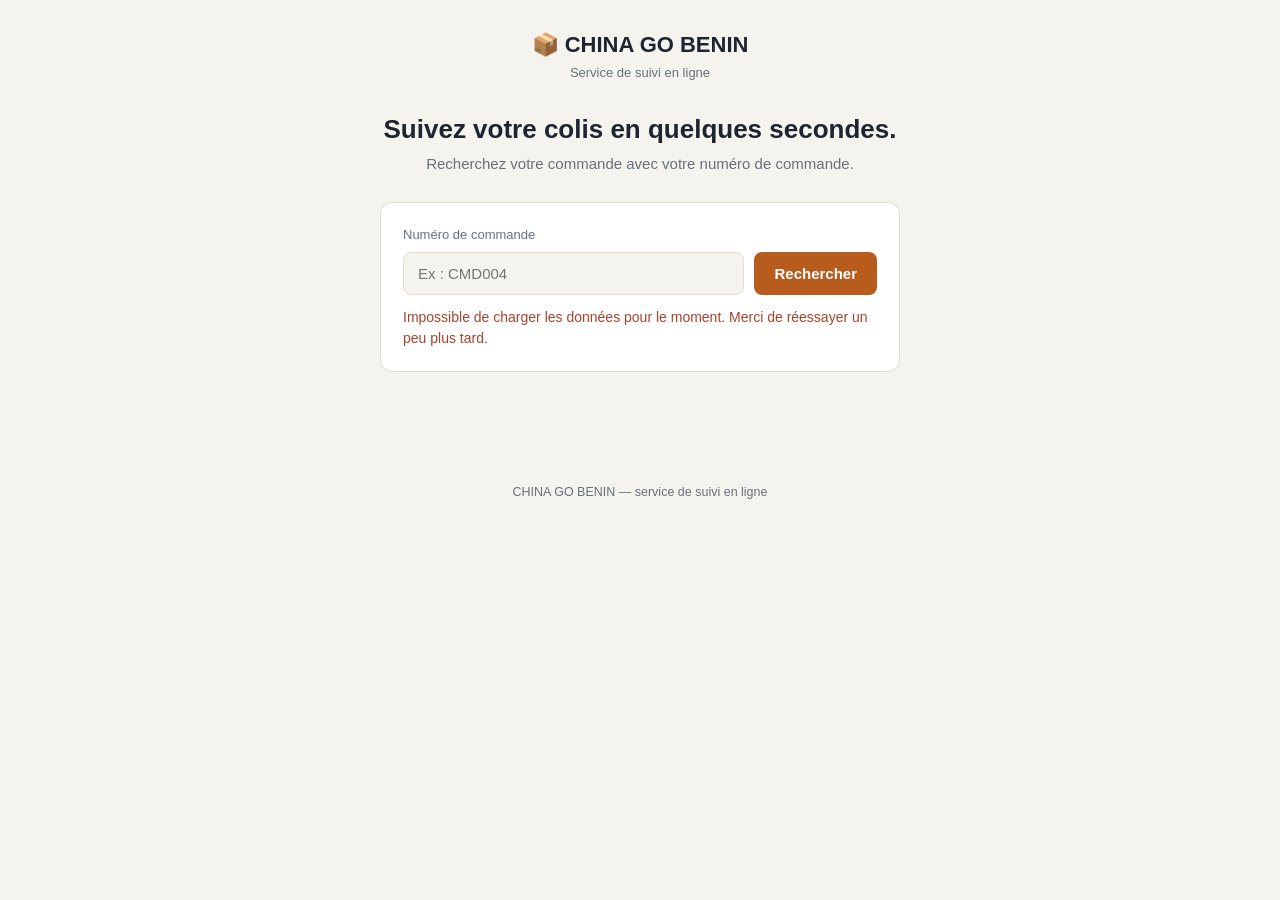
==== index.html @ f323af88 "Update index.html" ====
<!DOCTYPE html>
<html lang="fr">
<head>
<meta charset="UTF-8">
<meta name="viewport" content="width=device-width, initial-scale=1.0">
<title> CHINA GO BENIN </title>
<link rel="stylesheet" href="style.css">
</head>
<body>
  <header class="site-header">
    <div class="brand">📦 CHINA GO BENIN </div>
    <div class="tagline">Service de suivi en ligne</div>
  </header>

  <main class="container">
    <section class="hero">
      <h1>Suivez votre colis en quelques secondes.</h1>
      <p>Recherchez votre commande avec votre numéro de commande.</p>
    </section>

    <section class="search-card">
      <label for="order-input">Numéro de commande</label>
      <div class="search-row">
        <input type="text" id="order-input" placeholder="Ex : CMD004" autocomplete="off">
        <button id="search-btn">Rechercher</button>
      </div>
      <p id="message" class="message"></p>
    </section>

    <section id="result-card" class="result-card hidden">
      <div class="result-header">
        <span class="status-badge" id="result-status">Statut</span>
      </div>
      <dl class="result-grid">
        <dt>Date de cmd</dt><dd id="r-date">—</dd>
        <dt>Nom du client</dt><dd id="r-client">—</dd>
        <dt>Téléphone</dt><dd id="r-phone">—</dd>
        <dt>N° de commande</dt><dd id="r-order" class="mono">—</dd>
        <dt>Colis</dt><dd id="r-colis">—</dd>
        <dt>Montant du colis</dt><dd id="r-montant">—</dd>
        <dt>Reste à payer</dt><dd id="r-reste">—</dd>
      </dl>
    </section>
  </main>

  <footer class="site-footer">
    <p>CHINA GO BENIN — service de suivi en ligne</p>
  </footer>

  <script src="script.js"></script>
</body>
</html>
---- style.css ----
:root {
  --bg: #F5F3EE;
  --panel: #FFFFFF;
  --ink: #1E2530;
  --ink-soft: #66707C;
  --accent: #B85C1E;
  --accent-dark: #964C17;
  --success: #2E6F5E;
  --success-bg: #E4F0EC;
  --warn: #A6432A;
  --warn-bg: #FAEAE5;
  --line: #E1DBCD;
  --radius: 12px;
}

* { box-sizing: border-box; }

body {
  margin: 0;
  background: var(--bg);
  color: var(--ink);
  font-family: -apple-system, BlinkMacSystemFont, "Segoe UI", Roboto, "Helvetica Neue", Arial, sans-serif;
  line-height: 1.5;
}

.site-header {
  text-align: center;
  padding: 28px 20px 10px;
}
.site-header .brand {
  font-size: 22px;
  font-weight: 700;
}
.site-header .tagline {
  color: var(--ink-soft);
  font-size: 13px;
  margin-top: 2px;
}

.container {
  max-width: 560px;
  margin: 0 auto;
  padding: 20px 20px 60px;
}

.hero {
  text-align: center;
  margin-bottom: 26px;
}
.hero h1 {
  font-size: 26px;
  font-weight: 700;
  margin: 0 0 8px;
  line-height: 1.25;
}
.hero p {
  color: var(--ink-soft);
  margin: 0;
  font-size: 15px;
}

.search-card, .result-card {
  background: var(--panel);
  border: 1px solid var(--line);
  border-radius: var(--radius);
  padding: 22px;
  margin-bottom: 18px;
}

.search-card label {
  display: block;
  font-size: 13px;
  color: var(--ink-soft);
  margin-bottom: 8px;
}

.search-row {
  display: flex;
  gap: 10px;
}

#order-input {
  flex: 1;
  font-size: 15px;
  padding: 12px 14px;
  border: 1px solid var(--line);
  border-radius: 8px;
  background: var(--bg);
  color: var(--ink);
}
#order-input:focus {
  outline: 2px solid var(--accent);
  outline-offset: 1px;
}

#search-btn {
  font-size: 15px;
  font-weight: 600;
  padding: 12px 20px;
  border: none;
  border-radius: 8px;
  background: var(--accent);
  color: #fff;
  cursor: pointer;
  transition: background 0.15s ease;
}
#search-btn:hover { background: var(--accent-dark); }
#search-btn:active { transform: translateY(1px); }

.message {
  margin: 12px 0 0;
  font-size: 14px;
  color: var(--warn);
  min-height: 18px;
}
.message.info {
  color: var(--ink-soft);
}

.result-card.hidden { display: none; }

.result-header {
  margin-bottom: 14px;
}
.status-badge {
  display: inline-block;
  font-size: 13px;
  font-weight: 600;
  padding: 6px 14px;
  border-radius: 20px;
  background: var(--success-bg);
  color: var(--success);
}
.status-badge.late {
  background: var(--warn-bg);
  color: var(--warn);
}

.result-grid {
  display: grid;
  grid-template-columns: auto 1fr;
  gap: 10px 18px;
  margin: 0;
  font-size: 14.5px;
}
.result-grid dt {
  color: var(--ink-soft);
}
.result-grid dd {
  margin: 0;
  font-weight: 500;
  text-align: right;
}
.result-grid dd.mono {
  font-family: "SF Mono", Consolas, monospace;
}

.site-footer {
  text-align: center;
  color: var(--ink-soft);
  font-size: 12.5px;
  padding: 20px;
}

@media (max-width: 420px) {
  .search-row { flex-direction: column; }
  .result-grid { grid-template-columns: 1fr; text-align: left; }
  .result-grid dd { text-align: left; }
}
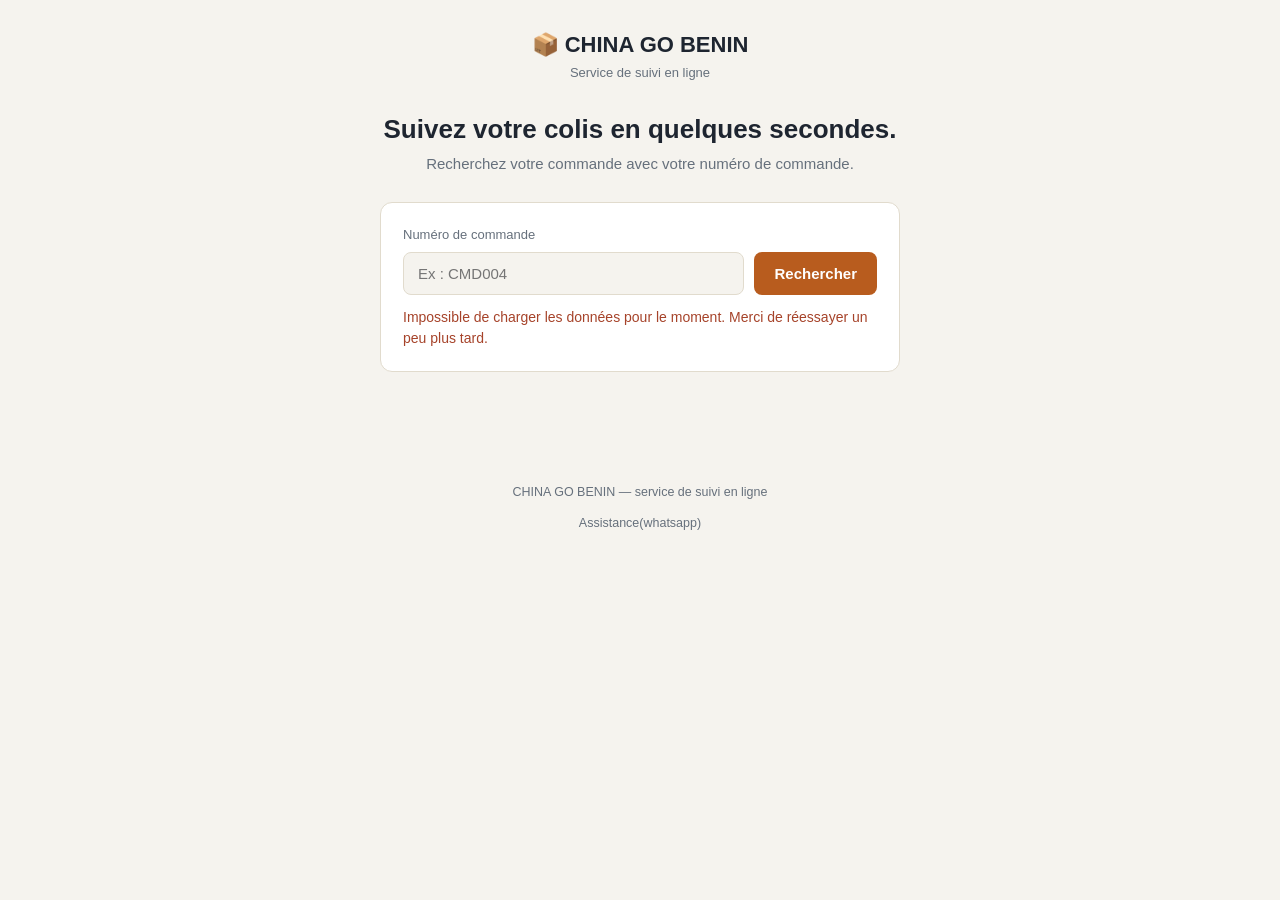
==== commit 6e85c2ab: "Update index.html" ====
--- a/index.html
+++ b/index.html
@@ -32,12 +32,12 @@
         <span class="status-badge" id="result-status">Statut</span>
       </div>
       <dl class="result-grid">
-        <dt>Date de cmd</dt><dd id="r-date">—</dd>
+        <dt>Date de commande</dt><dd id="r-date">—</dd>
         <dt>Nom du client</dt><dd id="r-client">—</dd>
-        <dt>Téléphone</dt><dd id="r-phone">—</dd>
+        <dt>Numéro de téléphone</dt><dd id="r-phone">—</dd>
         <dt>N° de commande</dt><dd id="r-order" class="mono">—</dd>
-        <dt>Colis</dt><dd id="r-colis">—</dd>
-        <dt>Montant du colis</dt><dd id="r-montant">—</dd>
+        <dt>Contenu du colis</dt><dd id="r-colis">—</dd>
+        <dt>Montant du colis TTC</dt><dd id="r-montant">—</dd>
         <dt>Reste à payer</dt><dd id="r-reste">—</dd>
       </dl>
     </section>
@@ -45,6 +45,7 @@
 
   <footer class="site-footer">
     <p>CHINA GO BENIN — service de suivi en ligne</p>
+    <p>Assistance(whatsapp)</p>
   </footer>
 
   <script src="script.js"></script>
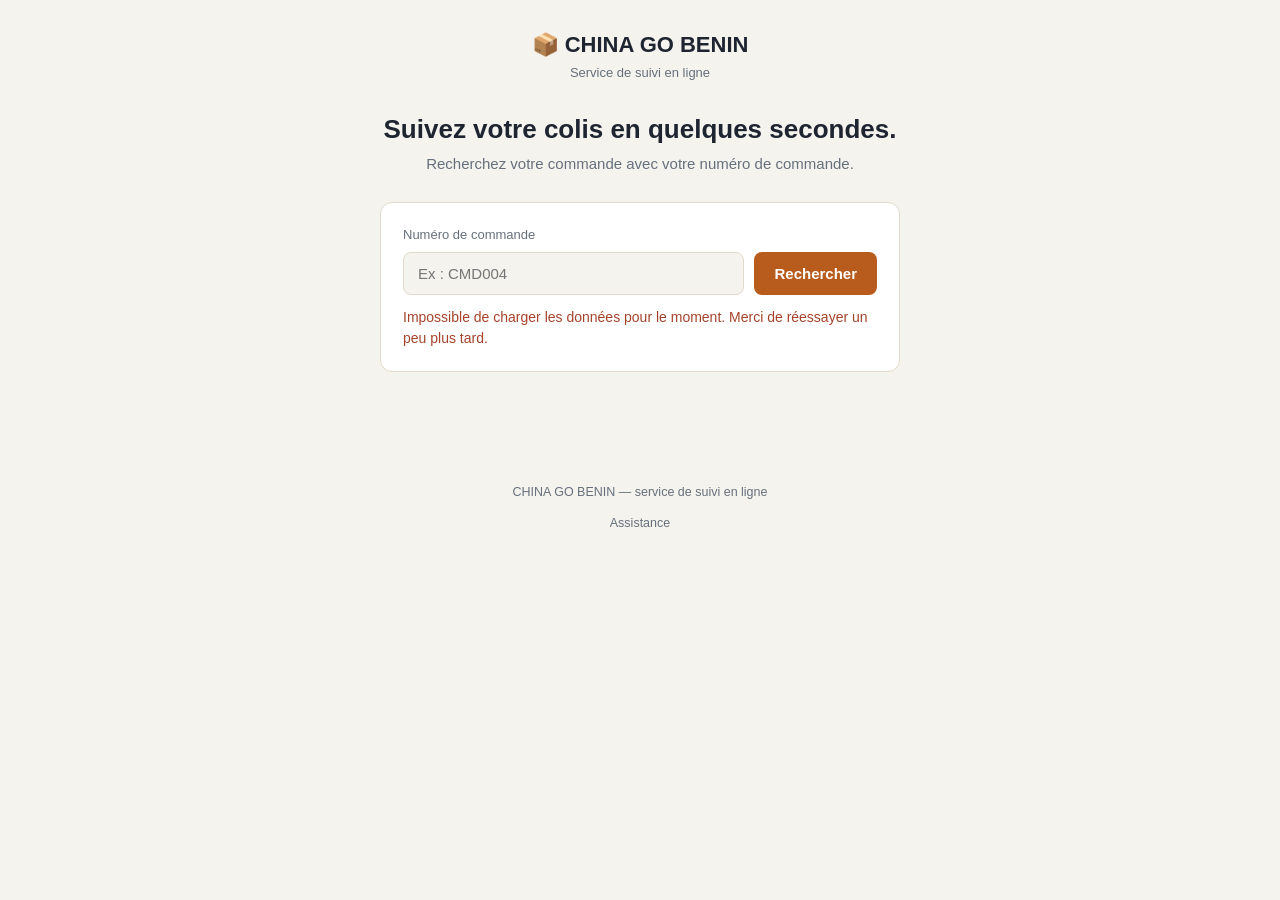
==== commit 5c08cb7e: "Update index.html" ====
--- a/index.html
+++ b/index.html
@@ -45,7 +45,7 @@
 
   <footer class="site-footer">
     <p>CHINA GO BENIN — service de suivi en ligne</p>
-    <p>Assistance(whatsapp)</p>
+    <p>Assistance</p>
   </footer>
 
   <script src="script.js"></script>
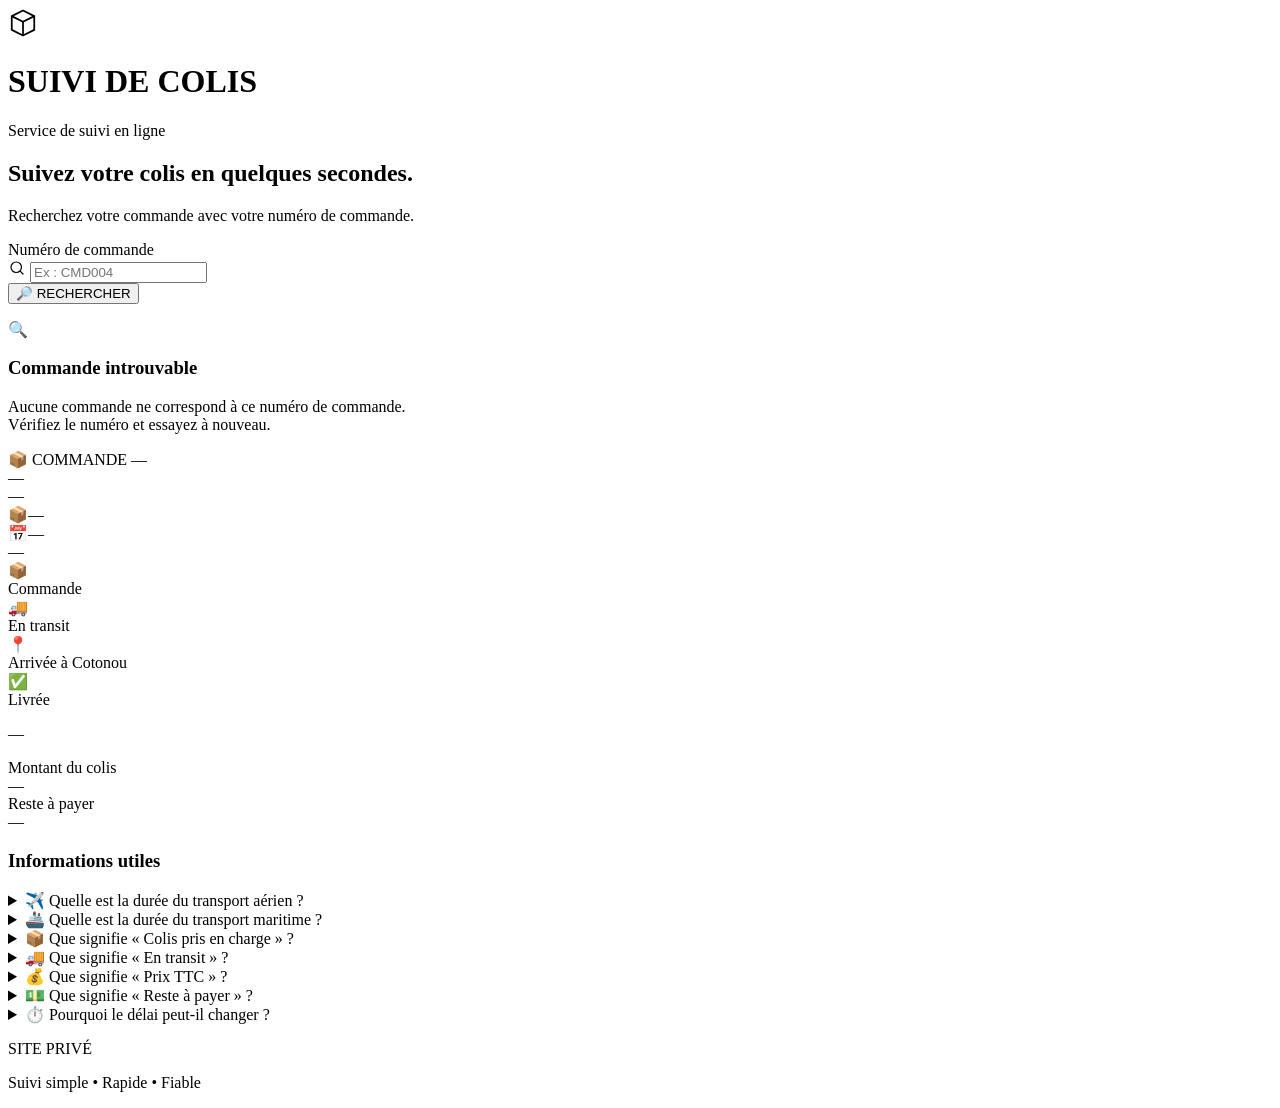
==== commit 2d517462: "Rename index (2).html to index.html" ====
--- a/index.html
+++ b/index.html
@@ -3,49 +3,158 @@
 <head>
 <meta charset="UTF-8">
 <meta name="viewport" content="width=device-width, initial-scale=1.0">
-<title> CHINA GO BENIN </title>
+<title>Suivi de colis</title>
 <link rel="stylesheet" href="style.css">
 </head>
 <body>
+
+  <div class="backdrop" aria-hidden="true">
+    <div class="blob blob-a"></div>
+    <div class="blob blob-b"></div>
+  </div>
+
   <header class="site-header">
-    <div class="brand">📦 CHINA GO BENIN </div>
-    <div class="tagline">Service de suivi en ligne</div>
+    <div class="logo">
+      <svg width="30" height="30" viewBox="0 0 24 24" fill="none" xmlns="http://www.w3.org/2000/svg">
+        <path d="M12 2L3 6.5V17.5L12 22L21 17.5V6.5L12 2Z" stroke="currentColor" stroke-width="1.4" stroke-linejoin="round"/>
+        <path d="M3 6.5L12 11L21 6.5" stroke="currentColor" stroke-width="1.4" stroke-linejoin="round"/>
+        <path d="M12 11V22" stroke="currentColor" stroke-width="1.4"/>
+      </svg>
+    </div>
+    <h1 class="brand-title">SUIVI DE COLIS</h1>
+    <p class="brand-subtitle">Service de suivi en ligne</p>
   </header>
 
   <main class="container">
+
     <section class="hero">
-      <h1>Suivez votre colis en quelques secondes.</h1>
+      <h2>Suivez votre colis en quelques secondes.</h2>
       <p>Recherchez votre commande avec votre numéro de commande.</p>
     </section>
 
     <section class="search-card">
       <label for="order-input">Numéro de commande</label>
       <div class="search-row">
-        <input type="text" id="order-input" placeholder="Ex : CMD004" autocomplete="off">
-        <button id="search-btn">Rechercher</button>
+        <div class="input-wrap">
+          <svg class="input-icon" width="18" height="18" viewBox="0 0 24 24" fill="none" xmlns="http://www.w3.org/2000/svg" aria-hidden="true">
+            <circle cx="11" cy="11" r="7" stroke="currentColor" stroke-width="1.6"/>
+            <path d="M20 20L16.5 16.5" stroke="currentColor" stroke-width="1.6" stroke-linecap="round"/>
+          </svg>
+          <input type="text" id="order-input" placeholder="Ex : CMD004" autocomplete="off">
+        </div>
+        <button id="search-btn">🔎 RECHERCHER</button>
       </div>
       <p id="message" class="message"></p>
     </section>
 
+    <section id="not-found-card" class="state-card hidden">
+      <div class="state-icon">🔍</div>
+      <h3>Commande introuvable</h3>
+      <p>Aucune commande ne correspond à ce numéro de commande.<br>Vérifiez le numéro et essayez à nouveau.</p>
+    </section>
+
     <section id="result-card" class="result-card hidden">
-      <div class="result-header">
-        <span class="status-badge" id="result-status">Statut</span>
+
+      <div class="result-head">
+        <div class="result-title" id="r-title">📦 COMMANDE —</div>
+        <div class="result-client" id="r-client">—</div>
+        <div class="result-phone" id="r-phone">—</div>
       </div>
-      <dl class="result-grid">
-        <dt>Date de commande</dt><dd id="r-date">—</dd>
-        <dt>Nom du client</dt><dd id="r-client">—</dd>
-        <dt>Numéro de téléphone</dt><dd id="r-phone">—</dd>
-        <dt>N° de commande</dt><dd id="r-order" class="mono">—</dd>
-        <dt>Contenu du colis</dt><dd id="r-colis">—</dd>
-        <dt>Montant du colis TTC</dt><dd id="r-montant">—</dd>
-        <dt>Reste à payer</dt><dd id="r-reste">—</dd>
-      </dl>
+
+      <div class="divider"></div>
+
+      <div class="meta-row">
+        <div class="meta-item"><span class="meta-icon">📦</span><span id="r-colis">—</span></div>
+        <div class="meta-item"><span class="meta-icon">📅</span><span id="r-date">—</span></div>
+      </div>
+
+      <div class="status-wrap">
+        <span class="status-badge" id="status-badge">—</span>
+      </div>
+
+      <div class="progress" id="progress">
+        <div class="progress-step" data-step="0">
+          <div class="step-circle">📦</div>
+          <div class="step-label">Commande</div>
+        </div>
+        <div class="progress-line" data-line="0"></div>
+        <div class="progress-step" data-step="1">
+          <div class="step-circle">🚚</div>
+          <div class="step-label">En transit</div>
+        </div>
+        <div class="progress-line" data-line="1"></div>
+        <div class="progress-step" data-step="2">
+          <div class="step-circle">📍</div>
+          <div class="step-label">Arrivée à Cotonou</div>
+        </div>
+        <div class="progress-line" data-line="2"></div>
+        <div class="progress-step" data-step="3">
+          <div class="step-circle">✅</div>
+          <div class="step-label">Livrée</div>
+        </div>
+      </div>
+
+      <p class="status-message" id="status-message">—</p>
+
+      <div class="divider"></div>
+
+      <div class="finance-row">
+        <div class="finance-block">
+          <div class="finance-label">Montant du colis</div>
+          <div class="finance-value" id="r-montant">—</div>
+        </div>
+        <div class="finance-block finance-highlight">
+          <div class="finance-label">Reste à payer</div>
+          <div class="finance-value" id="r-reste">—</div>
+        </div>
+      </div>
+
     </section>
+
+    <section class="faq-card">
+      <h3 class="faq-title">Informations utiles</h3>
+
+      <details class="faq-item">
+        <summary>✈️ Quelle est la durée du transport aérien ?</summary>
+        <p>Le transport aérien est généralement plus rapide. Le délai indicatif peut être de 7 à 15 jours, selon la destination, le traitement du colis et les formalités douanières. Les délais sont donnés à titre indicatif et peuvent varier selon les circonstances du transport.</p>
+      </details>
+
+      <details class="faq-item">
+        <summary>🚢 Quelle est la durée du transport maritime ?</summary>
+        <p>Le transport maritime est généralement plus long. Le délai indicatif peut être de 30 à 60 jours, selon la destination, le départ du navire, le trajet et les formalités douanières. Les délais sont donnés à titre indicatif et peuvent varier selon les circonstances du transport.</p>
+      </details>
+
+      <details class="faq-item">
+        <summary>📦 Que signifie « Colis pris en charge » ?</summary>
+        <p>Cela signifie que votre colis a été reçu et enregistré par le service logistique. Il est désormais intégré au processus d'acheminement.</p>
+      </details>
+
+      <details class="faq-item">
+        <summary>🚚 Que signifie « En transit » ?</summary>
+        <p>Cela signifie que votre colis est en cours d'acheminement vers sa destination. Il peut passer par plusieurs étapes ou centres logistiques avant son arrivée.</p>
+      </details>
+
+      <details class="faq-item">
+        <summary>💰 Que signifie « Prix TTC » ?</summary>
+        <p>TTC signifie « Toutes Taxes Comprises ». Le prix TTC correspond au montant incluant les taxes applicables au service ou au colis.</p>
+      </details>
+
+      <details class="faq-item">
+        <summary>💵 Que signifie « Reste à payer » ?</summary>
+        <p>Le reste à payer correspond au montant qui n'a pas encore été réglé pour votre colis ou votre commande.</p>
+      </details>
+
+      <details class="faq-item">
+        <summary>⏱️ Pourquoi le délai peut-il changer ?</summary>
+        <p>Le délai indiqué est estimatif. Il peut varier en fonction du transport, du dédouanement, des conditions logistiques, des jours fériés ou d'autres circonstances indépendantes du service de suivi.</p>
+      </details>
+    </section>
+
   </main>
 
   <footer class="site-footer">
-    <p>CHINA GO BENIN — service de suivi en ligne</p>
-    <p>Assistance</p>
+    <p class="footer-title">SITE PRIVÉ</p>
+    <p class="footer-sub">Suivi simple • Rapide • Fiable</p>
   </footer>
 
   <script src="script.js"></script>
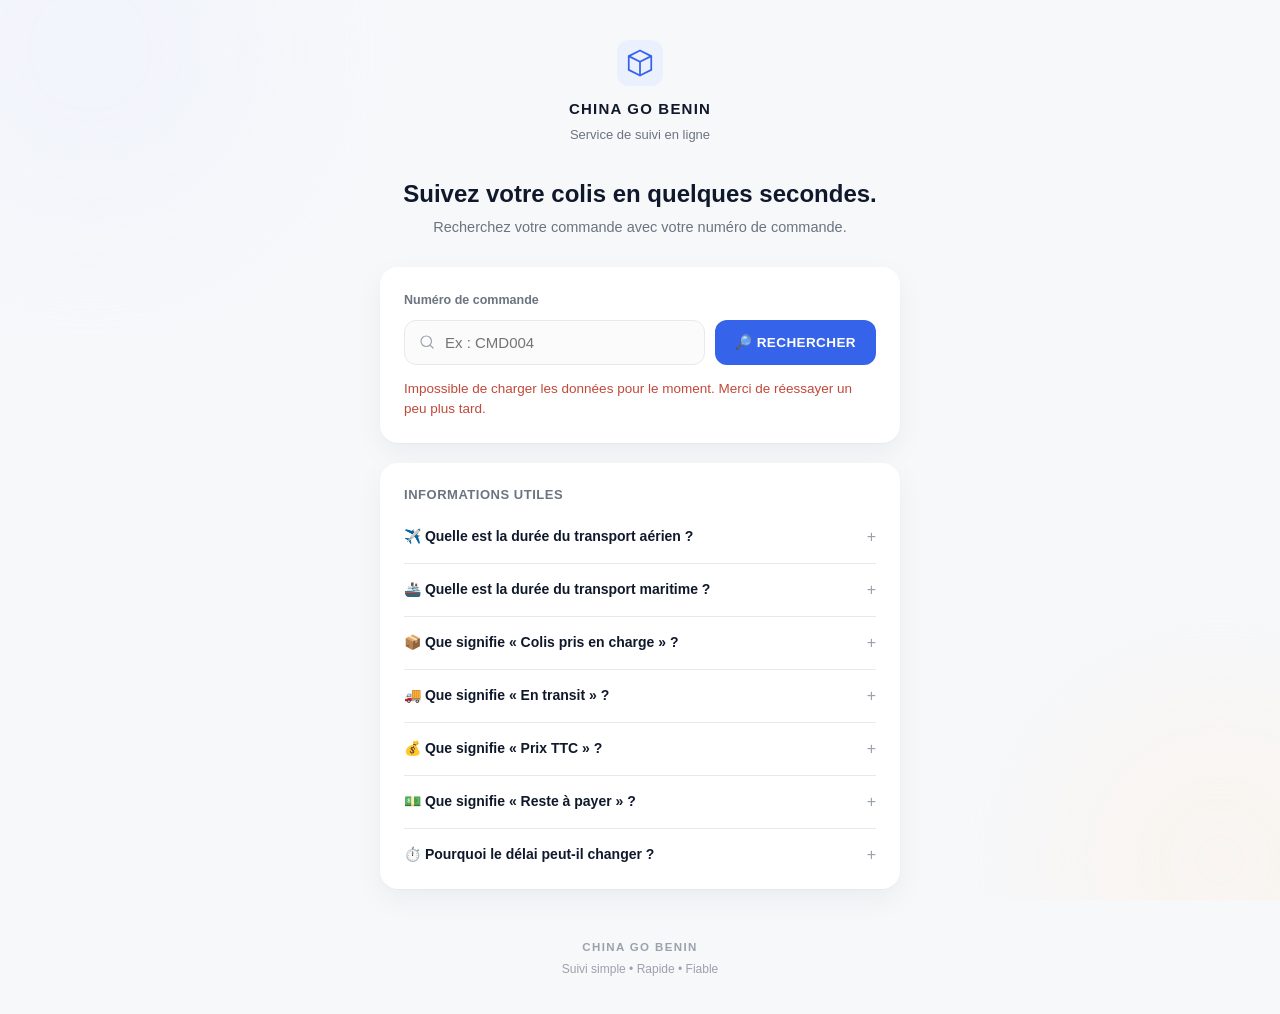
==== commit 276d3b09: "Update index.html" ====
--- a/index.html
+++ b/index.html
@@ -3,7 +3,7 @@
 <head>
 <meta charset="UTF-8">
 <meta name="viewport" content="width=device-width, initial-scale=1.0">
-<title>Suivi de colis</title>
+<title>CHINA GO BENIN</title>
 <link rel="stylesheet" href="style.css">
 </head>
 <body>
@@ -21,7 +21,7 @@
         <path d="M12 11V22" stroke="currentColor" stroke-width="1.4"/>
       </svg>
     </div>
-    <h1 class="brand-title">SUIVI DE COLIS</h1>
+    <h1 class="brand-title">CHINA GO BENIN</h1>
     <p class="brand-subtitle">Service de suivi en ligne</p>
   </header>
 
@@ -75,7 +75,7 @@
       <div class="progress" id="progress">
         <div class="progress-step" data-step="0">
           <div class="step-circle">📦</div>
-          <div class="step-label">Commande</div>
+          <div class="step-label">Prise en charge</div>
         </div>
         <div class="progress-line" data-line="0"></div>
         <div class="progress-step" data-step="1">
@@ -85,12 +85,12 @@
         <div class="progress-line" data-line="1"></div>
         <div class="progress-step" data-step="2">
           <div class="step-circle">📍</div>
-          <div class="step-label">Arrivée à Cotonou</div>
+          <div class="step-label">Disponible pour retrait</div>
         </div>
         <div class="progress-line" data-line="2"></div>
         <div class="progress-step" data-step="3">
           <div class="step-circle">✅</div>
-          <div class="step-label">Livrée</div>
+          <div class="step-label">Commande terminé</div>
         </div>
       </div>
 
@@ -100,7 +100,7 @@
 
       <div class="finance-row">
         <div class="finance-block">
-          <div class="finance-label">Montant du colis</div>
+          <div class="finance-label">Montant du colis TTC</div>
           <div class="finance-value" id="r-montant">—</div>
         </div>
         <div class="finance-block finance-highlight">
@@ -153,7 +153,7 @@
   </main>
 
   <footer class="site-footer">
-    <p class="footer-title">SITE PRIVÉ</p>
+    <p class="footer-title">CHINA GO BENIN</p>
     <p class="footer-sub">Suivi simple • Rapide • Fiable</p>
   </footer>
 
--- a/style.css
+++ b/style.css
@@ -0,0 +1,475 @@
+:root {
+  --bg: #F7F8FA;
+  --panel: #FFFFFF;
+  --ink: #10192B;
+  --ink-soft: #6B7480;
+  --ink-faint: #9AA2AC;
+  --primary: #3563E9;
+  --primary-soft: #EAF0FE;
+  --success: #1C8A63;
+  --success-soft: #E3F4EC;
+  --transit: #D97B1E;
+  --transit-soft: #FDF0E1;
+  --danger: #C2483A;
+  --danger-soft: #FBEAE6;
+  --line: #E7E9ED;
+  --radius-lg: 18px;
+  --radius-md: 12px;
+  --shadow: 0 1px 2px rgba(16, 25, 43, 0.04), 0 10px 30px rgba(16, 25, 43, 0.05);
+}
+
+* { box-sizing: border-box; }
+
+html, body {
+  height: 100%;
+}
+
+body {
+  margin: 0;
+  background: var(--bg);
+  color: var(--ink);
+  font-family: -apple-system, BlinkMacSystemFont, "Segoe UI", Roboto, "Helvetica Neue", Arial, sans-serif;
+  line-height: 1.5;
+  -webkit-font-smoothing: antialiased;
+  position: relative;
+  overflow-x: hidden;
+}
+
+/* Arrière-plan discret */
+.backdrop {
+  position: fixed;
+  inset: 0;
+  z-index: -1;
+  overflow: hidden;
+}
+.blob {
+  position: absolute;
+  border-radius: 50%;
+  filter: blur(60px);
+  opacity: 0.35;
+}
+.blob-a {
+  width: 380px;
+  height: 380px;
+  top: -140px;
+  left: -100px;
+  background: var(--primary-soft);
+}
+.blob-b {
+  width: 320px;
+  height: 320px;
+  bottom: -120px;
+  right: -100px;
+  background: var(--transit-soft);
+}
+
+/* En-tête */
+.site-header {
+  text-align: center;
+  padding: 40px 20px 6px;
+}
+.logo {
+  display: inline-flex;
+  align-items: center;
+  justify-content: center;
+  width: 46px;
+  height: 46px;
+  border-radius: 12px;
+  background: var(--primary-soft);
+  color: var(--primary);
+  margin-bottom: 12px;
+}
+.brand-title {
+  font-size: 15px;
+  font-weight: 700;
+  letter-spacing: 0.08em;
+  margin: 0;
+}
+.brand-subtitle {
+  color: var(--ink-soft);
+  font-size: 13px;
+  margin: 4px 0 0;
+}
+
+.container {
+  max-width: 560px;
+  margin: 0 auto;
+  padding: 28px 20px 40px;
+}
+
+/* Hero */
+.hero {
+  text-align: center;
+  margin-bottom: 28px;
+}
+.hero h2 {
+  font-size: 24px;
+  font-weight: 700;
+  margin: 0 0 8px;
+  line-height: 1.3;
+}
+.hero p {
+  color: var(--ink-soft);
+  font-size: 14.5px;
+  margin: 0;
+}
+
+/* Carte de recherche */
+.search-card {
+  background: var(--panel);
+  border-radius: var(--radius-lg);
+  box-shadow: var(--shadow);
+  padding: 24px;
+  margin-bottom: 20px;
+}
+.search-card label {
+  display: block;
+  font-size: 12.5px;
+  font-weight: 600;
+  color: var(--ink-soft);
+  margin-bottom: 10px;
+}
+.search-row {
+  display: flex;
+  gap: 10px;
+}
+.input-wrap {
+  position: relative;
+  flex: 1;
+}
+.input-icon {
+  position: absolute;
+  left: 14px;
+  top: 50%;
+  transform: translateY(-50%);
+  color: var(--ink-faint);
+  pointer-events: none;
+}
+#order-input {
+  width: 100%;
+  font-size: 15px;
+  padding: 13px 14px 13px 40px;
+  border: 1px solid var(--line);
+  border-radius: var(--radius-md);
+  background: #FBFBFC;
+  color: var(--ink);
+  transition: border-color 0.15s ease, box-shadow 0.15s ease;
+}
+#order-input:focus {
+  outline: none;
+  border-color: var(--primary);
+  box-shadow: 0 0 0 3px var(--primary-soft);
+}
+#search-btn {
+  font-size: 13.5px;
+  font-weight: 700;
+  letter-spacing: 0.03em;
+  padding: 13px 20px;
+  border: none;
+  border-radius: var(--radius-md);
+  background: var(--primary);
+  color: #fff;
+  cursor: pointer;
+  white-space: nowrap;
+  transition: transform 0.12s ease, box-shadow 0.15s ease, background 0.15s ease;
+}
+#search-btn:hover {
+  background: #2C56D6;
+  box-shadow: 0 6px 16px rgba(53, 99, 233, 0.3);
+}
+#search-btn:active {
+  transform: translateY(1px) scale(0.99);
+}
+
+.message {
+  margin: 14px 0 0;
+  font-size: 13.5px;
+  color: var(--danger);
+  min-height: 18px;
+}
+.message.info {
+  color: var(--ink-soft);
+}
+
+.hidden { display: none !important; }
+
+/* Carte "introuvable" */
+.state-card {
+  background: var(--panel);
+  border-radius: var(--radius-lg);
+  box-shadow: var(--shadow);
+  padding: 36px 24px;
+  text-align: center;
+  animation: fadeUp 0.35s ease;
+}
+.state-icon {
+  font-size: 30px;
+  margin-bottom: 10px;
+}
+.state-card h3 {
+  margin: 0 0 8px;
+  font-size: 17px;
+  font-weight: 700;
+}
+.state-card p {
+  margin: 0;
+  color: var(--ink-soft);
+  font-size: 14px;
+  line-height: 1.6;
+}
+
+/* Carte résultat */
+.result-card {
+  background: var(--panel);
+  border-radius: var(--radius-lg);
+  box-shadow: var(--shadow);
+  padding: 28px 24px;
+  animation: fadeUp 0.4s ease;
+}
+@keyframes fadeUp {
+  from { opacity: 0; transform: translateY(8px); }
+  to { opacity: 1; transform: translateY(0); }
+}
+
+.result-title {
+  font-size: 13px;
+  font-weight: 700;
+  letter-spacing: 0.04em;
+  color: var(--ink-soft);
+  margin-bottom: 8px;
+}
+.result-client {
+  font-size: 19px;
+  font-weight: 700;
+}
+.result-phone {
+  font-size: 13.5px;
+  color: var(--ink-soft);
+  margin-top: 2px;
+}
+
+.divider {
+  height: 1px;
+  background: var(--line);
+  margin: 20px 0;
+}
+
+.meta-row {
+  display: flex;
+  flex-wrap: wrap;
+  gap: 10px 20px;
+  margin-bottom: 20px;
+}
+.meta-item {
+  font-size: 14px;
+  color: var(--ink);
+  display: flex;
+  align-items: center;
+  gap: 7px;
+}
+.meta-icon { font-size: 14px; }
+
+.status-wrap {
+  margin-bottom: 22px;
+}
+.status-badge {
+  display: inline-block;
+  font-size: 13px;
+  font-weight: 700;
+  letter-spacing: 0.02em;
+  padding: 8px 16px;
+  border-radius: 999px;
+  background: var(--primary-soft);
+  color: var(--primary);
+  transition: background 0.25s ease, color 0.25s ease;
+}
+.status-badge.transit { background: var(--transit-soft); color: var(--transit); }
+.status-badge.success { background: var(--success-soft); color: var(--success); }
+.status-badge.danger { background: var(--danger-soft); color: var(--danger); }
+
+/* Progression */
+.progress {
+  display: flex;
+  align-items: flex-start;
+  margin-bottom: 16px;
+}
+.progress-step {
+  display: flex;
+  flex-direction: column;
+  align-items: center;
+  flex: 0 0 auto;
+  width: 64px;
+}
+.step-circle {
+  width: 34px;
+  height: 34px;
+  border-radius: 50%;
+  background: var(--bg);
+  border: 1.5px solid var(--line);
+  display: flex;
+  align-items: center;
+  justify-content: center;
+  font-size: 14px;
+  color: var(--ink-faint);
+  filter: grayscale(1);
+  opacity: 0.55;
+  transition: all 0.3s ease;
+}
+.step-label {
+  font-size: 10.5px;
+  color: var(--ink-faint);
+  text-align: center;
+  margin-top: 6px;
+  line-height: 1.3;
+  transition: color 0.3s ease;
+}
+.progress-line {
+  flex: 1 1 auto;
+  height: 2px;
+  background: var(--line);
+  margin-top: 17px;
+  transition: background 0.3s ease;
+}
+
+.progress-step.done .step-circle {
+  border-color: var(--primary);
+  background: var(--primary-soft);
+  filter: none;
+  opacity: 1;
+}
+.progress-step.done .step-label { color: var(--ink-soft); }
+.progress-line.done { background: var(--primary); }
+
+.progress-step.current .step-circle {
+  border-color: var(--primary);
+  background: var(--primary);
+  filter: none;
+  opacity: 1;
+  box-shadow: 0 0 0 5px var(--primary-soft);
+}
+.progress-step.current .step-label {
+  color: var(--ink);
+  font-weight: 700;
+}
+
+.status-message {
+  text-align: center;
+  font-size: 13.5px;
+  color: var(--ink-soft);
+  margin: 0 0 4px;
+}
+
+.finance-row {
+  display: flex;
+  gap: 14px;
+  margin-top: 4px;
+}
+.finance-block {
+  flex: 1;
+  background: var(--bg);
+  border-radius: var(--radius-md);
+  padding: 14px 16px;
+}
+.finance-label {
+  font-size: 12px;
+  color: var(--ink-soft);
+  margin-bottom: 4px;
+}
+.finance-value {
+  font-size: 17px;
+  font-weight: 700;
+}
+.finance-highlight {
+  background: var(--danger-soft);
+}
+.finance-highlight .finance-value {
+  color: var(--danger);
+}
+
+/* Section informations utiles (FAQ dépliable) */
+.faq-card {
+  background: var(--panel);
+  border-radius: var(--radius-lg);
+  box-shadow: var(--shadow);
+  padding: 22px 24px 8px;
+  margin-top: 20px;
+}
+.faq-title {
+  font-size: 13px;
+  font-weight: 700;
+  letter-spacing: 0.04em;
+  color: var(--ink-soft);
+  text-transform: uppercase;
+  margin: 0 0 6px;
+}
+.faq-item {
+  border-bottom: 1px solid var(--line);
+  padding: 14px 0;
+}
+.faq-item:last-of-type {
+  border-bottom: none;
+}
+.faq-item summary {
+  cursor: pointer;
+  list-style: none;
+  font-size: 14px;
+  font-weight: 600;
+  color: var(--ink);
+  display: flex;
+  align-items: center;
+  justify-content: space-between;
+  gap: 12px;
+}
+.faq-item summary::-webkit-details-marker {
+  display: none;
+}
+.faq-item summary::after {
+  content: "+";
+  flex-shrink: 0;
+  font-size: 16px;
+  font-weight: 400;
+  color: var(--ink-faint);
+  transition: transform 0.2s ease;
+}
+.faq-item[open] summary::after {
+  content: "−";
+}
+.faq-item p {
+  font-size: 13.5px;
+  color: var(--ink-soft);
+  line-height: 1.6;
+  margin: 10px 0 0;
+  animation: fadeUp 0.2s ease;
+}
+
+/* Pied de page */
+.site-footer {
+  text-align: center;
+  padding: 10px 20px 36px;
+}
+.footer-title {
+  font-size: 11.5px;
+  font-weight: 700;
+  letter-spacing: 0.12em;
+  color: var(--ink-faint);
+  margin: 0 0 4px;
+}
+.footer-sub {
+  font-size: 12px;
+  color: var(--ink-faint);
+  margin: 0;
+}
+
+/* Responsive */
+@media (max-width: 480px) {
+  .search-row { flex-direction: column; }
+  #search-btn { width: 100%; }
+  .progress-step { width: 52px; }
+  .step-label { font-size: 9.5px; }
+  .finance-row { flex-direction: column; }
+}
+
+@media (prefers-reduced-motion: reduce) {
+  .result-card, .state-card { animation: none; }
+  * { transition: none !important; }
+}
